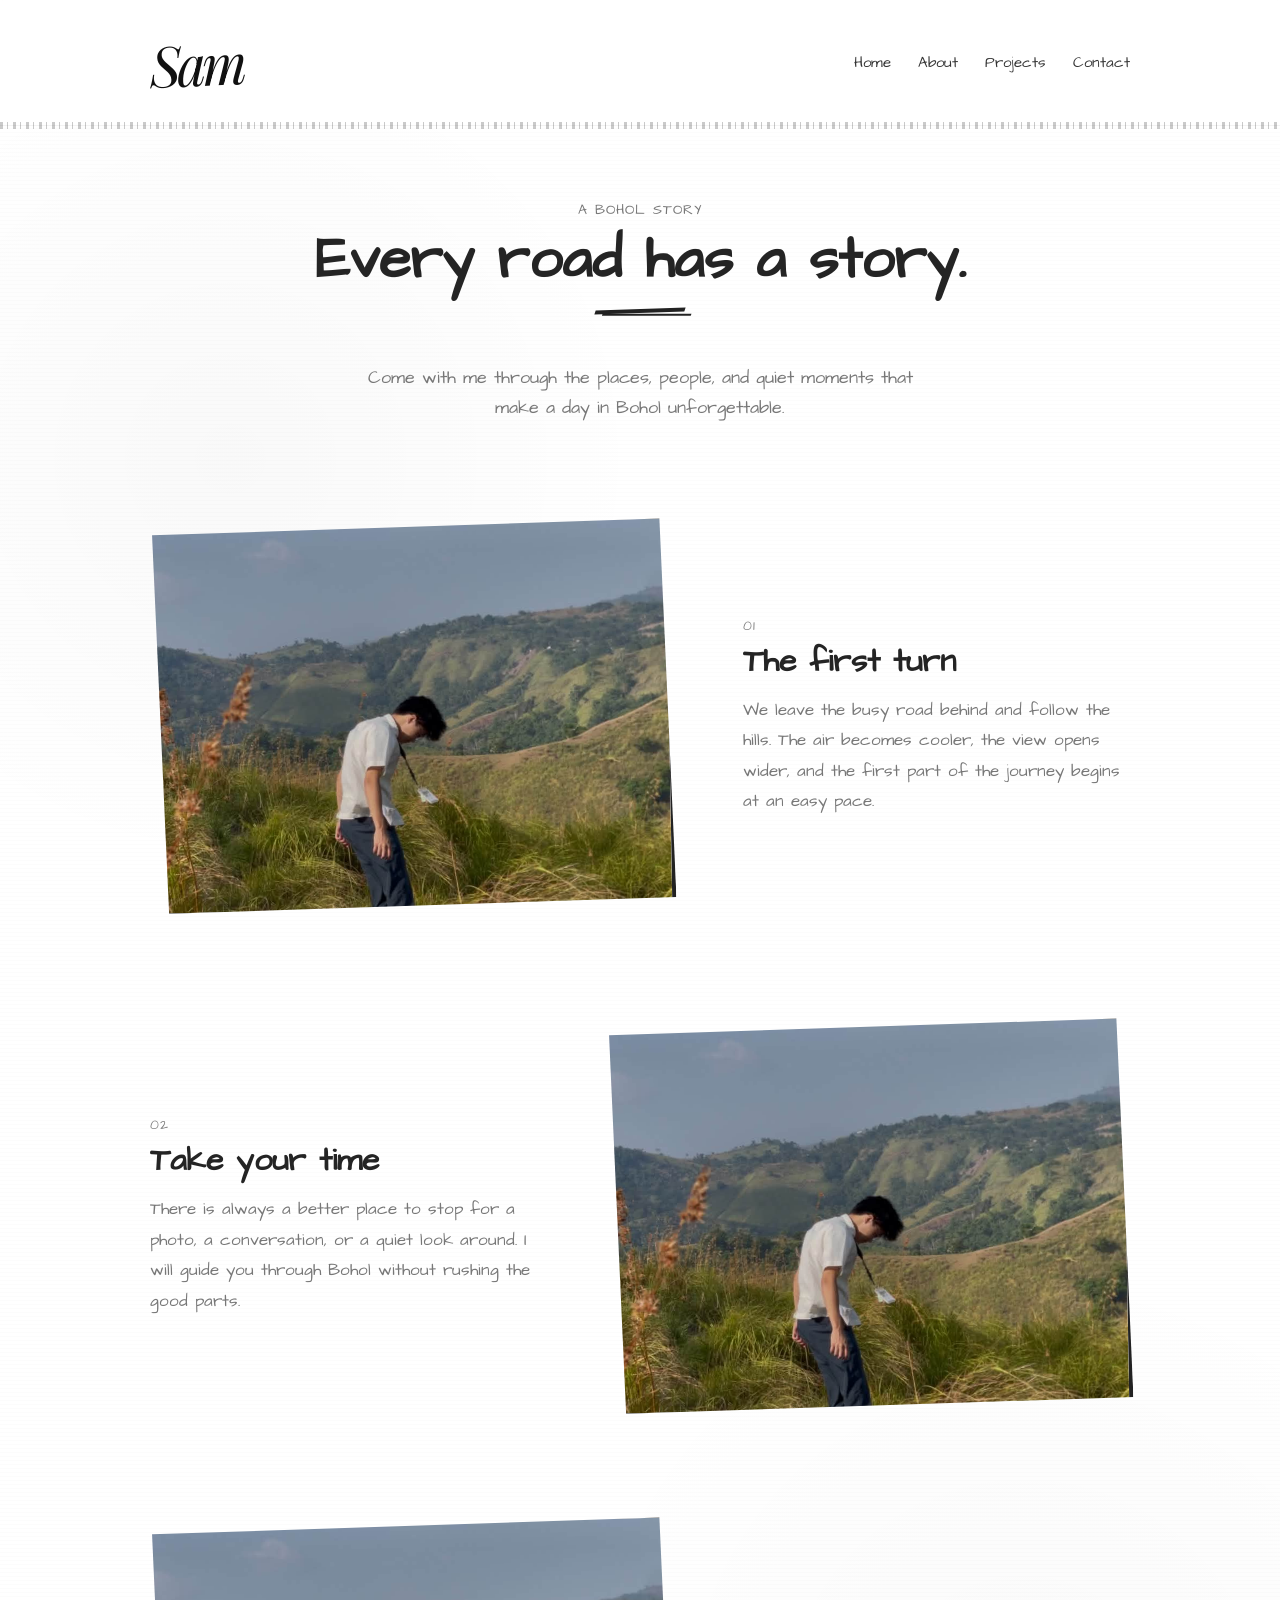
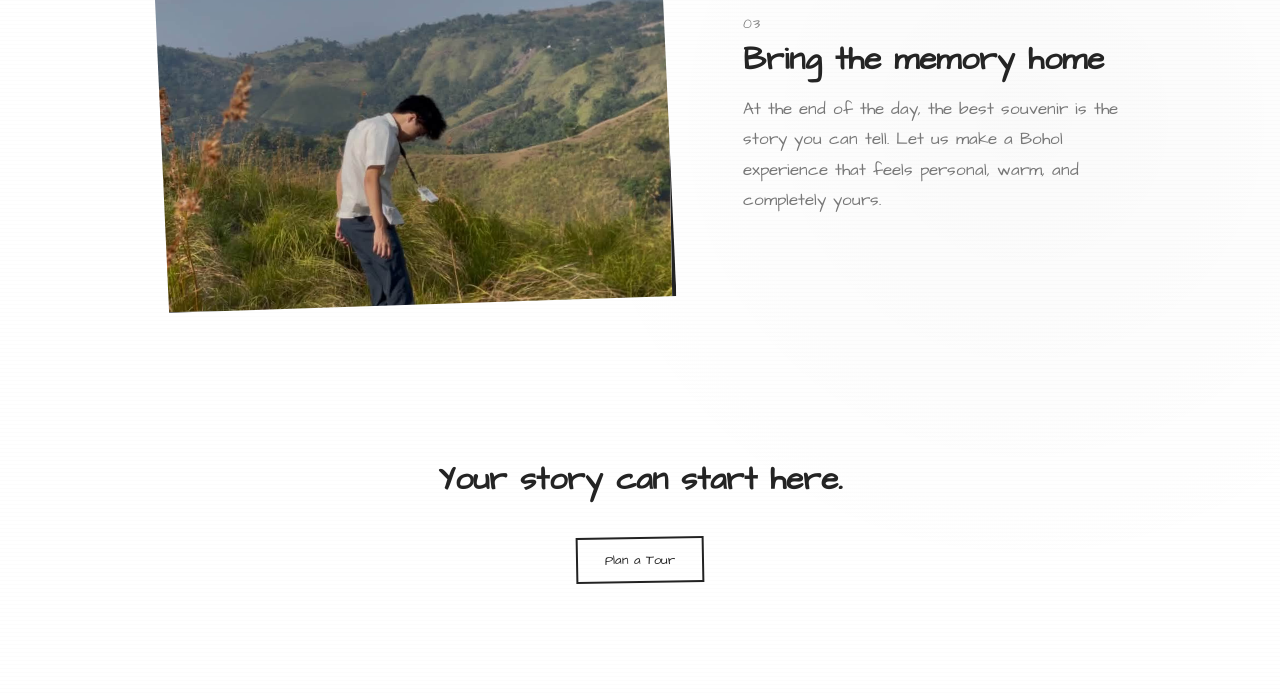
==== story.html @ 92e97cbc "Update IT student portfolio" ====
<!DOCTYPE html>
<html lang="en">
<head>
  <meta charset="UTF-8">
  <meta name="viewport" content="width=device-width, initial-scale=1.0">
  <title>Laag — Bohol Stories</title>
  <link rel="stylesheet" href="styles.css">
</head>
<body class="story-page">
  <header class="header">
    <div class="container nav-wrap">
      <a class="brand" href="index.html#home">Sam</a>
      <nav class="nav">
        <a href="index.html#home">Home</a>
        <a href="index.html#services">About</a>
        <a href="index.html#portfolio">Projects</a>
        <a href="index.html#contact">Contact</a>
      </nav>
    </div>
  </header>

  <main class="story-main">
    <section class="story-intro">
      <div class="container">
        <p class="story-kicker">A Bohol story</p>
        <h1>Every road has a story.</h1>
        <div class="sketch-line"></div>
        <p class="story-lead">Come with me through the places, people, and quiet moments that make a day in Bohol unforgettable.</p>
      </div>
    </section>

    <section class="story-chapter">
      <div class="story-image"><img src="image.jpg" alt="A mountain landscape in Bohol"></div>
      <div class="story-copy">
        <p class="story-number">01</p>
        <h2>The first turn</h2>
        <p>We leave the busy road behind and follow the hills. The air becomes cooler, the view opens wider, and the first part of the journey begins at an easy pace.</p>
      </div>
    </section>

    <section class="story-chapter story-chapter-reverse">
      <div class="story-image"><img src="image.jpg" alt="A peaceful Bohol travel view"></div>
      <div class="story-copy">
        <p class="story-number">02</p>
        <h2>Take your time</h2>
        <p>There is always a better place to stop for a photo, a conversation, or a quiet look around. I will guide you through Bohol without rushing the good parts.</p>
      </div>
    </section>

    <section class="story-chapter">
      <div class="story-image"><img src="image.jpg" alt="A scenic Bohol tour destination"></div>
      <div class="story-copy">
        <p class="story-number">03</p>
        <h2>Bring the memory home</h2>
        <p>At the end of the day, the best souvenir is the story you can tell. Let us make a Bohol experience that feels personal, warm, and completely yours.</p>
      </div>
    </section>

    <section class="story-finish">
      <div class="container">
        <h2>Your story can start here.</h2>
        <a class="sketch-button" href="index.html#contact">Plan a Tour</a>
      </div>
    </section>
  </main>

  <script>
    const header = document.querySelector(".header");
    let previousScrollY = window.scrollY;

    window.addEventListener("scroll", () => {
      const currentScrollY = window.scrollY;
      if (currentScrollY <= 10 || currentScrollY < previousScrollY) {
        header.classList.remove("nav-hidden");
      } else {
        header.classList.add("nav-hidden");
      }
      previousScrollY = currentScrollY;
    }, { passive: true });
  </script>
</body>
</html>
---- styles.css ----
﻿@import url('https://fonts.googleapis.com/css2?family=Architects+Daughter&family=Montserrat:wght@400;500;600;700;800&family=Playfair+Display:ital,wght@0,600;1,600&display=swap');

:root {
  --ink: #242424;
  --muted: #777;
  --paper: #fff;
  --line: #d8d8d8;
  --red: #d62820;
  --blue: #42678d;
  --green: #667e57;
  --client-font: "Architects Daughter", "Segoe Print", cursive;
}

* {
  margin: 0;
  padding: 0;
  box-sizing: border-box;
}

html {
  scroll-behavior: smooth;
}

body {
  color: var(--ink);
  background: #f4f4f4;
  font-family: var(--client-font);
  overflow-x: hidden;
}

body::before {
  content: none;
}

.container {
  width: min(980px, calc(100% - 40px));
  margin: auto;
}

.header {
  position: fixed;
  top: 0;
  left: 0;
  right: 0;
  z-index: 110;
  background: rgba(255,255,255,.72);
  border-bottom: 1px solid rgba(238,238,238,.75);
  backdrop-filter: blur(3px);
  transition: transform .25s ease;
}

.header.nav-hidden {
  transform: translateY(-100%);
}

.nav-wrap {
  min-height: 125px;
  display: flex;
  align-items: center;
  justify-content: space-between;
}

.brand {
  font-family: "Playfair Display", Georgia, serif;
  font-style: italic;
  font-size: 56px;
  color: #111;
  text-decoration: none;
  letter-spacing: -4px;
  transform: rotate(-3deg);
}

.brand span {
  font-style: normal;
}

.nav {
  display: flex;
  align-items: center;
  gap: 27px;
}

.nav a {
  color: #333;
  text-decoration: none;
  font-size: 15px;
  font-weight: 500;
  font-family: var(--client-font);
}

.nav > a:hover,
.nav-drop > a:hover {
  text-decoration: underline;
}

.nav-drop {
  position: relative;
}

.dropdown {
  position: absolute;
  top: 22px;
  left: -15px;
  min-width: 155px;
  padding: 9px 0;
  display: none;
  background: #fff;
  border: 1px solid #ddd;
  box-shadow: 2px 3px 0 rgba(0,0,0,.08);
  z-index: 20;
}

.dropdown a {
  display: block;
  padding: 8px 13px;
}

.nav-drop:hover .dropdown {
  display: block;
}

/* HERO */
.hero {
  padding: 0 0 100px;
}

.sketch-slider {
  position: relative;
  width: 820px;
  max-width: calc(100% - 70px);
  height: 350px;
  margin: 150px auto 30px;
}

.sketch-slider::before,
.sketch-slider::after {
  content: "";
  position: absolute;
  inset: -8px -7px -12px;
  border: 3px solid #222;
  z-index: 4;
  pointer-events: none;
  clip-path: polygon(
    1% 4%, 12% 1%, 27% 3%, 43% 0%, 60% 2%, 76% 0%,
    98% 3%, 100% 22%, 98% 43%, 100% 64%, 97% 97%,
    78% 99%, 59% 97%, 42% 100%, 23% 97%, 2% 99%,
    0 79%, 2% 59%, 0 39%
  );
  transform: rotate(-.6deg);
}

.sketch-slider::after {
  inset: -3px -12px -6px;
  opacity: .35;
  transform: rotate(.7deg);
}

.slides {
  position: absolute;
  inset: 0;
  overflow: hidden;
  border: 4px solid #222;
  background: #222;
  clip-path: polygon(
    1% 3%, 17% 1%, 34% 2%, 51% 0%, 70% 2%, 99% 3%,
    98% 22%, 100% 42%, 98% 63%, 99% 98%, 80% 97%,
    62% 99%, 45% 97%, 27% 99%, 1% 96%, 2% 76%, 0 54%,
    2% 31%
  );
}

.single-image {
  position: absolute;
  inset: 0;
  background: transparent;
}

.hero-image {
  display: block;
  width: 100%;
  height: 100%;
  object-fit: cover;
  object-position: center;
}

.hero-copy {
  width: 700px;
  max-width: calc(100% - 40px);
  margin: 54px auto 0;
  text-align: center;
}

.hero-copy h1 {
  margin: 0 0 10px;
  font-size: 30px;
  line-height: 1.1;
}

.hero-copy p {
  max-width: 620px;
  margin: 0 auto;
  font-size: 17px;
  line-height: 1.6;
}

.intro {
  width: 820px;
  max-width: 100%;
  margin: 43px auto 0;
  display: flex;
  gap: 25px;
  align-items: flex-start;
}

.intro h1 {
  font-size: 32px;
  line-height: 1.05;
  max-width: 680px;
  font-weight: 700;
  letter-spacing: -1px;
  font-family: var(--client-font);
}

.intro p {
  margin-top: 14px;
  color: #777;
  font-size: 15px;
  line-height: 1.8;
  max-width: 650px;
  font-family: var(--client-font);
}

.flag {
  position: relative;
  width: 55px;
  height: 60px;
  flex: 0 0 55px;
  transform: rotate(-5deg);
}

.flag::before {
  content: "";
  position: absolute;
  left: 9px;
  top: 0;
  height: 59px;
  width: 4px;
  background: #222;
}

.flag::after {
  content: "";
  position: absolute;
  left: 12px;
  top: 2px;
  width: 32px;
  height: 22px;
  border: 4px solid #222;
  border-left: 0;
  transform: skewY(-9deg);
}

/* SECTIONS */
.section {
  padding: 80px 0;
  background: rgba(255,255,255,.78);
  border-top: 1px dashed #ccc;
}

.section h2 {
  text-align: center;
  font-size: 34px;
  font-weight: 700;
  letter-spacing: -1px;
  font-family: var(--client-font);
}

.sketch-line {
  width: 90px;
  height: 4px;
  margin: 18px auto 50px;
  background: #222;
  transform: rotate(-2deg) skewX(-20deg);
  position: relative;
}

.sketch-line::after {
  content: "";
  position: absolute;
  width: 100%;
  height: 2px;
  background: #222;
  top: 5px;
  left: 8px;
  transform: rotate(2deg);
}

/* SERVICES */
.service-grid {
  display: grid;
  grid-template-columns: repeat(3, 1fr);
  gap: 45px;
}

.service {
  text-align: center;
}

.service-icon {
  width: 90px;
  height: 80px;
  margin: 0 auto 22px;
  position: relative;
}

.monitor {
  position: absolute;
  width: 62px;
  height: 43px;
  border: 4px solid #222;
  left: 14px;
  top: 5px;
  transform: skewY(-2deg);
}

.stand {
  position: absolute;
  width: 32px;
  height: 4px;
  background: #222;
  left: 29px;
  top: 55px;
}

.book-shape {
  width: 58px;
  height: 58px;
  margin: auto;
  position: relative;
  border: 4px solid #222;
  transform: rotate(-4deg);
}

.book-shape::before {
  content: "";
  position: absolute;
  inset: 0 50%;
  border-left: 3px solid #222;
}

.book-shape::after {
  content: "";
  position: absolute;
  top: 13px;
  left: 7px;
  right: 7px;
  height: 22px;
  border-top: 2px solid #222;
  border-bottom: 2px solid #222;
}

.code-mark {
  display: block;
  color: #222;
  font: 700 32px/80px Consolas, monospace;
  transform: rotate(-5deg);
}

.globe-shape {
  width: 65px;
  height: 65px;
  border: 4px solid #222;
  border-radius: 50%;
  margin: auto;
  position: relative;
}

.globe-shape::before,
.globe-shape::after {
  content: "";
  position: absolute;
  border: 3px solid #222;
  border-radius: 50%;
}

.globe-shape::before {
  inset: 8px 19px;
}

.globe-shape::after {
  left: 5px;
  right: 5px;
  top: 27px;
  border-width: 3px 0 0;
  border-radius: 0;
}

.service h3 {
  font-size: 22px;
  margin-bottom: 12px;
  font-family: var(--client-font);
}

.service p {
  color: #777;
  font-size: 15px;
  line-height: 1.8;
  font-family: var(--client-font);
}

/* PORTFOLIO */
.portfolio {
  background: #f8f8f8;
}

.portfolio-grid {
  display: grid;
  grid-template-columns: repeat(3, 1fr);
  gap: 25px;
}

.work {
  height: 190px;
  display: flex;
  align-items: flex-end;
  justify-content: center;
  padding-bottom: 20px;
  text-decoration: none;
  color: #fff;
  font-weight: 700;
  text-shadow: 2px 2px 0 #000;
  position: relative;
  overflow: hidden;
  border: 4px solid #222;
  clip-path: polygon(1% 3%, 98% 1%, 100% 97%, 3% 99%);
  transition: transform .25s ease;
}

.work img {
  position: absolute;
  inset: 0;
  width: 100%;
  height: 100%;
  object-fit: cover;
  z-index: 0;
}

.work:hover {
  transform: rotate(-1deg) scale(1.025);
}

.work::before {
  content: "";
  position: absolute;
  inset: 0;
  opacity: .8;
  background:
    linear-gradient(145deg, transparent 0 35%, rgba(255,255,255,.18) 36% 39%, transparent 40%),
    radial-gradient(circle at 70% 25%, rgba(255,255,255,.35), transparent 22%);
}

.work span {
  position: relative;
  z-index: 2;
}

.work1 { background: linear-gradient(135deg,#202020,#b53023); }
.work2 { background: linear-gradient(135deg,#526d85,#17212b); }
.work3 { background: linear-gradient(135deg,#5e6f4f,#242c22); }
.work4 { background: linear-gradient(135deg,#9d705b,#33231c); }
.work5 { background: linear-gradient(135deg,#6e6181,#292336); }
.work6 { background: linear-gradient(135deg,#777,#1d1d1d); }

.sketch-button {
  display: table;
  margin: 35px auto 0;
  color: #222;
  text-decoration: none;
  border: 2px solid #222;
  padding: 12px 27px;
  transform: rotate(-1deg);
  font-size: 13px;
}

/* STORY PAGE */
.story-main {
  padding-top: 125px;
}

.story-intro {
  padding: 75px 0 95px;
  text-align: center;
}

.story-kicker,
.story-number {
  color: var(--muted);
  font-size: 14px;
  text-transform: uppercase;
  letter-spacing: 1px;
}

.story-intro h1 {
  margin: 10px 0 15px;
  font-size: clamp(34px, 5vw, 58px);
  line-height: 1.05;
}

.story-intro .sketch-line {
  margin-left: auto;
  margin-right: auto;
}

.story-lead {
  max-width: 570px;
  margin: 22px auto 0;
  color: var(--muted);
  font-size: 18px;
  line-height: 1.7;
}

.story-chapter {
  width: min(980px, calc(100% - 40px));
  margin: 0 auto 105px;
  display: grid;
  grid-template-columns: minmax(0, 1.15fr) minmax(0, .85fr);
  gap: 70px;
  align-items: center;
}

.story-chapter-reverse {
  grid-template-columns: minmax(0, .85fr) minmax(0, 1.15fr);
}

.story-chapter-reverse .story-image {
  order: 2;
}

.story-chapter-reverse .story-copy {
  order: 1;
}

.story-image {
  border: 4px solid #222;
  overflow: hidden;
  clip-path: polygon(1% 3%, 98% 1%, 100% 97%, 3% 99%);
  transform: rotate(-1deg);
}

.story-image img {
  display: block;
  width: 100%;
  aspect-ratio: 4 / 3;
  object-fit: cover;
}

.story-copy h2 {
  margin: 8px 0 16px;
  font-size: 32px;
  line-height: 1.1;
}

.story-copy > p:last-child {
  color: var(--muted);
  font-size: 17px;
  line-height: 1.8;
}

.story-finish {
  padding: 40px 0 110px;
  text-align: center;
}

.story-finish h2 {
  font-size: 32px;
}

@media (max-width: 700px) {
  .story-main {
    padding-top: 150px;
  }

  .story-intro {
    padding: 45px 0 70px;
  }

  .story-lead {
    font-size: 15px;
  }

  .story-chapter,
  .story-chapter-reverse {
    width: min(100% - 26px, 520px);
    display: flex;
    flex-direction: column;
    gap: 28px;
    margin-bottom: 75px;
  }

  .story-chapter-reverse .story-image,
  .story-chapter-reverse .story-copy {
    order: initial;
  }

  .story-copy {
    text-align: center;
  }

  .story-copy h2 {
    font-size: 25px;
  }

  .story-copy > p:last-child {
    font-size: 14px;
    line-height: 1.65;
  }
}

/* BLOG */
.blog-grid {
  display: grid;
  grid-template-columns: 1fr 1fr;
  gap: 55px;
}

.post-image {
  height: 210px;
  border: 4px solid #222;
  margin-bottom: 20px;
  clip-path: polygon(1% 2%, 99% 0, 98% 98%, 0 100%);
}

.post1 { background: linear-gradient(135deg,#292929,#a83b31); }
.post2 { background: linear-gradient(135deg,#425d75,#161b20); }

.date {
  color: #888;
  font-size: 11px;
  margin-bottom: 8px;
}

.post h3 {
  font-size: 24px;
  font-family: var(--client-font);
}

.post h3 a {
  color: #222;
  text-decoration: none;
}

.post p {
  margin-top: 10px;
  color: #777;
  font-size: 15px;
  font-family: var(--client-font);
}

/* TESTIMONIAL */
.testimonials {
  text-align: center;
}

.testimonial {
  max-width: 650px;
  margin: auto;
}

.avatar {
  width: 80px;
  height: 80px;
  border: 4px solid #222;
  border-radius: 50%;
  margin: 0 auto 25px;
  display: grid;
  place-items: center;
  font-family: "Architects Daughter", cursive;
  font-size: 25px;
  transform: rotate(-5deg);
}

blockquote {
  font-family: var(--client-font);
  font-style: italic;
  color: #666;
  line-height: 1.8;
  margin-bottom: 18px;
  font-size: 22px;
}

.testimonial strong,
.testimonial small {
  display: block;
  font-family: var(--client-font);
}

.testimonial small {
  color: #888;
  margin-top: 5px;
}

/* CLIENTS */
.clients {
  background: #f7f7f7;
}

.client-grid {
  display: grid;
  grid-template-columns: repeat(3, 1fr);
  border: 1px dashed #bbb;
}

.client-grid div {
  min-height: 100px;
  display: grid;
  place-items: center;
  font-weight: 800;
  color: #777;
  font-size: 14px;
  letter-spacing: 2px;
  border: 1px dashed #ccc;
  font-family: "Architects Daughter", cursive;
}

/* CONTACT */
.contact {
  text-align: center;
}

.contact p {
  color: #777;
  font-size: 16px;
  font-family: var(--client-font);
}

.contact-form {
  max-width: 600px;
  margin: 28px auto 0;
  display: grid;
  gap: 14px;
  text-align: left;
}

.contact-form label {
  display: grid;
  gap: 6px;
}

.contact-form input,
.contact-form textarea {
  width: 100%;
  padding: 10px;
  border: 2px solid #222;
  background: #fff;
  font: inherit;
}

.contact-form textarea {
  min-height: 100px;
  resize: vertical;
}

.contact-form button {
  justify-self: start;
  padding: 10px 20px;
  border: 2px solid #222;
  background: #fff;
  color: #222;
  font: inherit;
  cursor: pointer;
}

.social {
  margin-top: 30px;
  display: flex;
  justify-content: center;
  gap: 12px;
}

.social a {
  width: 42px;
  height: 42px;
  border: 2px solid #222;
  border-radius: 50%;
  display: grid;
  place-items: center;
  color: #222;
  text-decoration: none;
  font-weight: 700;
  transform: rotate(-2deg);
  font-family: var(--client-font);
}

.social a:nth-child(even) {
  transform: rotate(3deg);
}

/* FOOTER */
.footer {
  padding: 25px 0;
  border-top: 1px solid #ddd;
  background: #fff;
  color: #888;
  font-size: 11px;
}

.footer .container {
  display: flex;
  justify-content: space-between;
}

/* RESPONSIVE */
@media (max-width: 800px) {
  .nav-wrap {
    flex-direction: column;
    gap: 25px;
    padding: 25px 0;
  }

  .nav {
    flex-wrap: wrap;
    justify-content: center;
    gap: 15px;
  }

  .sketch-slider {
    height: 260px;
  }

  .intro h1 {
    font-size: 23px;
  }

  .service-grid {
    grid-template-columns: 1fr 1fr;
  }

  .portfolio-grid {
    grid-template-columns: 1fr 1fr;
  }

}

@media (max-width: 520px) {
  .container {
    width: min(100% - 26px, 980px);
  }

  .brand {
    font-size: 48px;
  }

  .nav {
    gap: 10px;
  }

  .nav a {
    font-size: 11px;
  }

  .sketch-slider {
    max-width: calc(100% - 38px);
    height: 185px;
  }

  .slider-arrow {
    width: 46px;
    height: 46px;
    margin-top: -23px;
    border-width: 3px;
  }

  .prev {
    left: -25px;
  }

  .next {
    right: -25px;
  }

  .prev span {
    left: 14px;
    top: 12px;
  }

  .next span {
    right: 14px;
    top: 12px;
  }

  .art-copy {
    right: 20px;
    top: 35px;
  }

  .art-copy small {
    font-size: 9px;
  }

  .art-copy strong {
    font-size: 29px;
  }

  .intro {
    gap: 10px;
  }

  .flag {
    transform: scale(.65);
    transform-origin: top;
    margin-right: -17px;
  }

  .intro h1 {
    font-size: 18px;
  }

  .intro p {
    font-size: 11px;
  }

  .section {
    padding: 55px 0;
  }

  .services h2 {
    font-size: 28px;
  }

  .services .service h3 {
    font-size: 18px;
    line-height: 1.25;
  }

  .services .service p {
    font-size: 13px;
    line-height: 1.6;
  }

  .service-grid,
  .portfolio-grid,
  .blog-grid {
    grid-template-columns: 1fr;
  }

  .client-grid {
    grid-template-columns: 1fr 1fr;
  }

  .footer .container {
    flex-direction: column;
    gap: 8px;
    text-align: center;
  }
}


/* =========================================================
   SKETCH PAPER FINISH + TOP/BOTTOM GRADIENT FADE
   ========================================================= */

body {
  min-height: 100vh;
  position: relative;
  background:
    radial-gradient(circle at 18% 20%, rgba(0,0,0,.025), transparent 20%),
    radial-gradient(circle at 80% 75%, rgba(0,0,0,.02), transparent 24%),
    repeating-linear-gradient(
      0deg,
      rgba(0,0,0,.012) 0px,
      rgba(0,0,0,.012) 1px,
      transparent 1px,
      transparent 4px
    ),
    #fff;
}

/* Soft fade at the viewport edges, like the photographed/sketched theme */
.page-fade {
  position: fixed;
  left: 0;
  right: 0;
  height: 105px;
  z-index: 100;
  pointer-events: none;
}

.page-fade-top {
  top: 0;
  background: linear-gradient(
    to bottom,
    rgba(20,20,20,.22),
    rgba(20,20,20,.09) 18%,
    rgba(255,255,255,0) 100%
  );
  mix-blend-mode: multiply;
}

.page-fade-bottom {
  bottom: 0;
  background: linear-gradient(
    to top,
    rgba(255,255,255,1),
    rgba(255,255,255,.94) 35%,
    rgba(255,255,255,0) 100%
  );
}

.page-fade-bottom.looping {
  height: 100vh;
  background: #fff;
}

/* Extra rough paper edge */
.section,
.footer {
  position: relative;
}

.header::after,
.footer::before {
  content: "";
  position: absolute;
  left: 0;
  right: 0;
  height: 7px;
  opacity: .22;
  background:
    repeating-linear-gradient(
      90deg,
      #111 0 3px,
      transparent 3px 7px,
      #111 7px 8px,
      transparent 8px 13px
    );
  filter: blur(.5px);
}

.header::after {
  bottom: -4px;
}

.footer::before {
  top: -4px;
}

/* Floating music control */
.music-toggle {
  position: fixed;
  right: 22px;
  bottom: 22px;
  z-index: 120;
  min-width: 92px;
  height: 42px;
  padding: 0 15px;
  border: 2px solid #222;
  background: rgba(255,255,255,.94);
  color: #222;
  font-family: "Architects Daughter", cursive;
  font-size: 14px;
  cursor: pointer;
  transform: rotate(-2deg);
  box-shadow: 3px 3px 0 rgba(0,0,0,.12);
}

.music-toggle::after {
  content: "";
  position: absolute;
  inset: -4px -3px -3px;
  border: 1px solid #222;
  transform: rotate(2deg);
  pointer-events: none;
}

.music-toggle:hover {
  transform: rotate(1deg) translateY(-2px);
}

.music-toggle.playing {
  background: #222;
  color: #fff;
}

.music-note {
  font-family: Georgia, serif;
  font-size: 18px;
  margin-right: 5px;
}

/* Make sections feel like separate hand-drawn paper panels */
.section:nth-of-type(even) {
  background:
    linear-gradient(rgba(255,255,255,.91), rgba(255,255,255,.91)),
    repeating-linear-gradient(
      -3deg,
      transparent 0 8px,
      rgba(0,0,0,.025) 8px 9px
    );
}

@media (max-width: 520px) {
  .music-toggle {
    right: 12px;
    bottom: 12px;
    min-width: 78px;
    height: 38px;
    font-size: 12px;
  }

  .page-fade {
    height: 70px;
  }
}
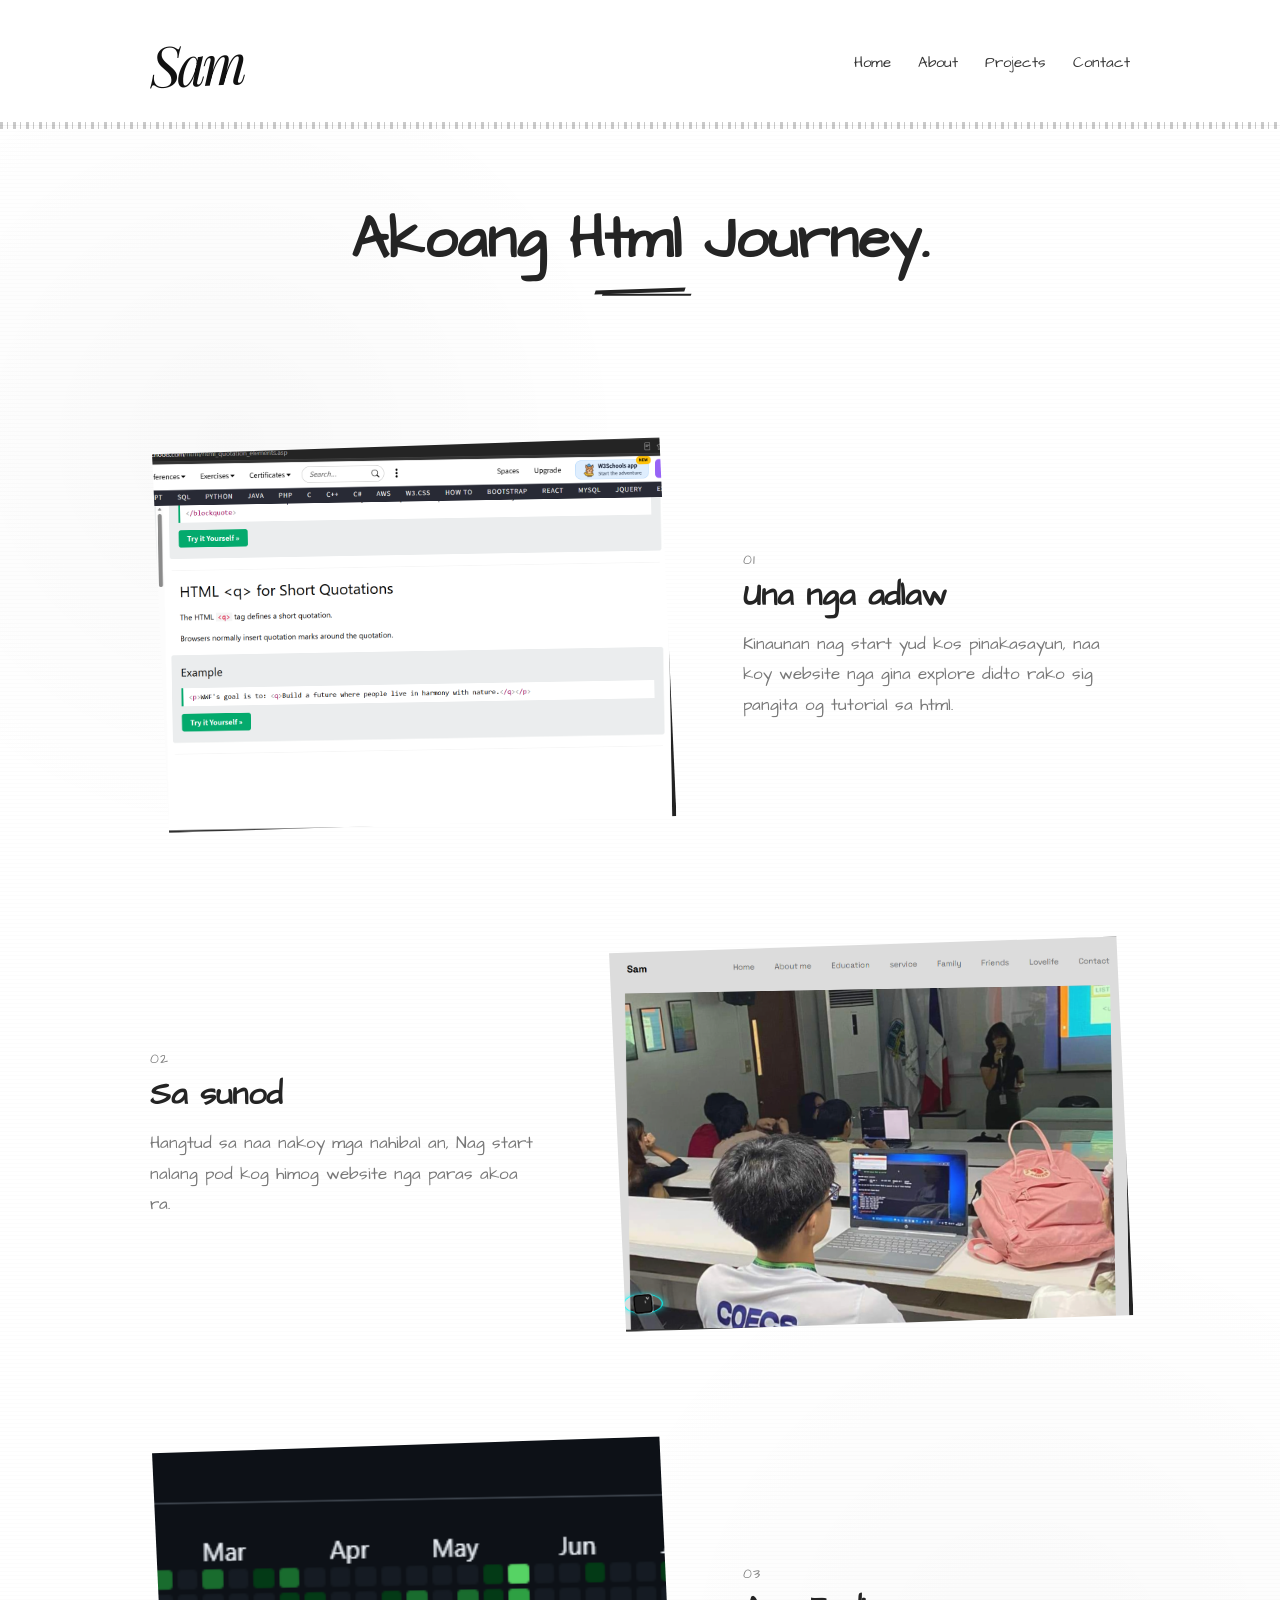
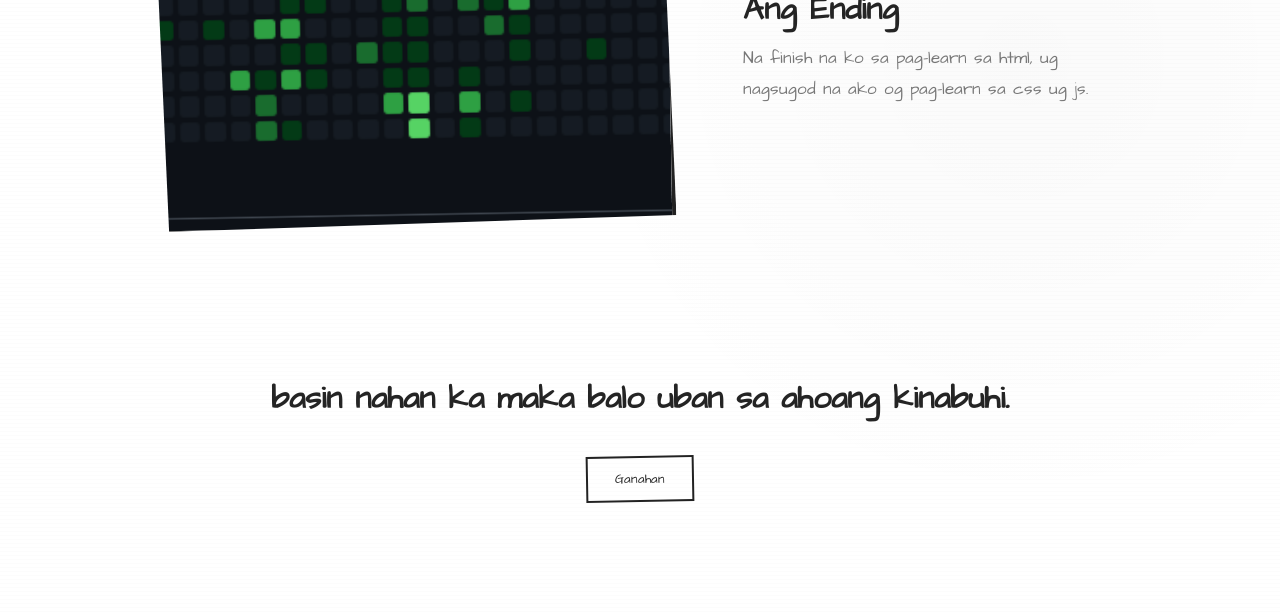
==== commit 65e17e2f: "Update portfolio pages and separate scripts Co-authored-by: Copilot <223556219+Copilot@users.noreply" ====
--- a/story.html
+++ b/story.html
@@ -22,61 +22,45 @@
   <main class="story-main">
     <section class="story-intro">
       <div class="container">
-        <p class="story-kicker">A Bohol story</p>
-        <h1>Every road has a story.</h1>
+        <h1>Akoang Html Journey.</h1>
         <div class="sketch-line"></div>
-        <p class="story-lead">Come with me through the places, people, and quiet moments that make a day in Bohol unforgettable.</p>
       </div>
     </section>
 
     <section class="story-chapter">
-      <div class="story-image"><img src="image.jpg" alt="A mountain landscape in Bohol"></div>
+      <div class="story-image"><img src="images/1story.png" alt="pic nako"></div>
       <div class="story-copy">
         <p class="story-number">01</p>
-        <h2>The first turn</h2>
-        <p>We leave the busy road behind and follow the hills. The air becomes cooler, the view opens wider, and the first part of the journey begins at an easy pace.</p>
+        <h2>Una nga adlaw</h2>
+        <p>Kinaunan nag start yud kos pinakasayun, naa koy website nga gina explore didto rako sig pangita og tutorial sa html.</p>
       </div>
     </section>
 
     <section class="story-chapter story-chapter-reverse">
-      <div class="story-image"><img src="image.jpg" alt="A peaceful Bohol travel view"></div>
+      <div class="story-image"><img src="images/2story.png" alt="pic nako"></div>
       <div class="story-copy">
         <p class="story-number">02</p>
-        <h2>Take your time</h2>
-        <p>There is always a better place to stop for a photo, a conversation, or a quiet look around. I will guide you through Bohol without rushing the good parts.</p>
+        <h2>Sa sunod</h2>
+        <p>Hangtud sa naa nakoy mga nahibal an, Nag start nalang pod kog himog website nga paras akoa ra.</p>
       </div>
     </section>
 
     <section class="story-chapter">
-      <div class="story-image"><img src="image.jpg" alt="A scenic Bohol tour destination"></div>
+      <div class="story-image"><img src="images/3story.png" alt="pic nako"></div>
       <div class="story-copy">
         <p class="story-number">03</p>
-        <h2>Bring the memory home</h2>
-        <p>At the end of the day, the best souvenir is the story you can tell. Let us make a Bohol experience that feels personal, warm, and completely yours.</p>
+        <h2>Ang Ending </h2>
+        <p>Na finish na ko sa pag-learn sa html, ug nagsugod na ako og pag-learn sa css ug js.</p>
       </div>
     </section>
 
     <section class="story-finish">
       <div class="container">
-        <h2>Your story can start here.</h2>
-        <a class="sketch-button" href="index.html#contact">Plan a Tour</a>
+        <h2>basin nahan ka maka balo uban sa ahoang kinabuhi.</h2>
+        <a class="sketch-button" href="index.html#contact">Ganahan</a>
       </div>
     </section>
   </main>
-
-  <script>
-    const header = document.querySelector(".header");
-    let previousScrollY = window.scrollY;
-
-    window.addEventListener("scroll", () => {
-      const currentScrollY = window.scrollY;
-      if (currentScrollY <= 10 || currentScrollY < previousScrollY) {
-        header.classList.remove("nav-hidden");
-      } else {
-        header.classList.add("nav-hidden");
-      }
-      previousScrollY = currentScrollY;
-    }, { passive: true });
-  </script>
+<script src="story.js"></script>
 </body>
-</html>
+</html>
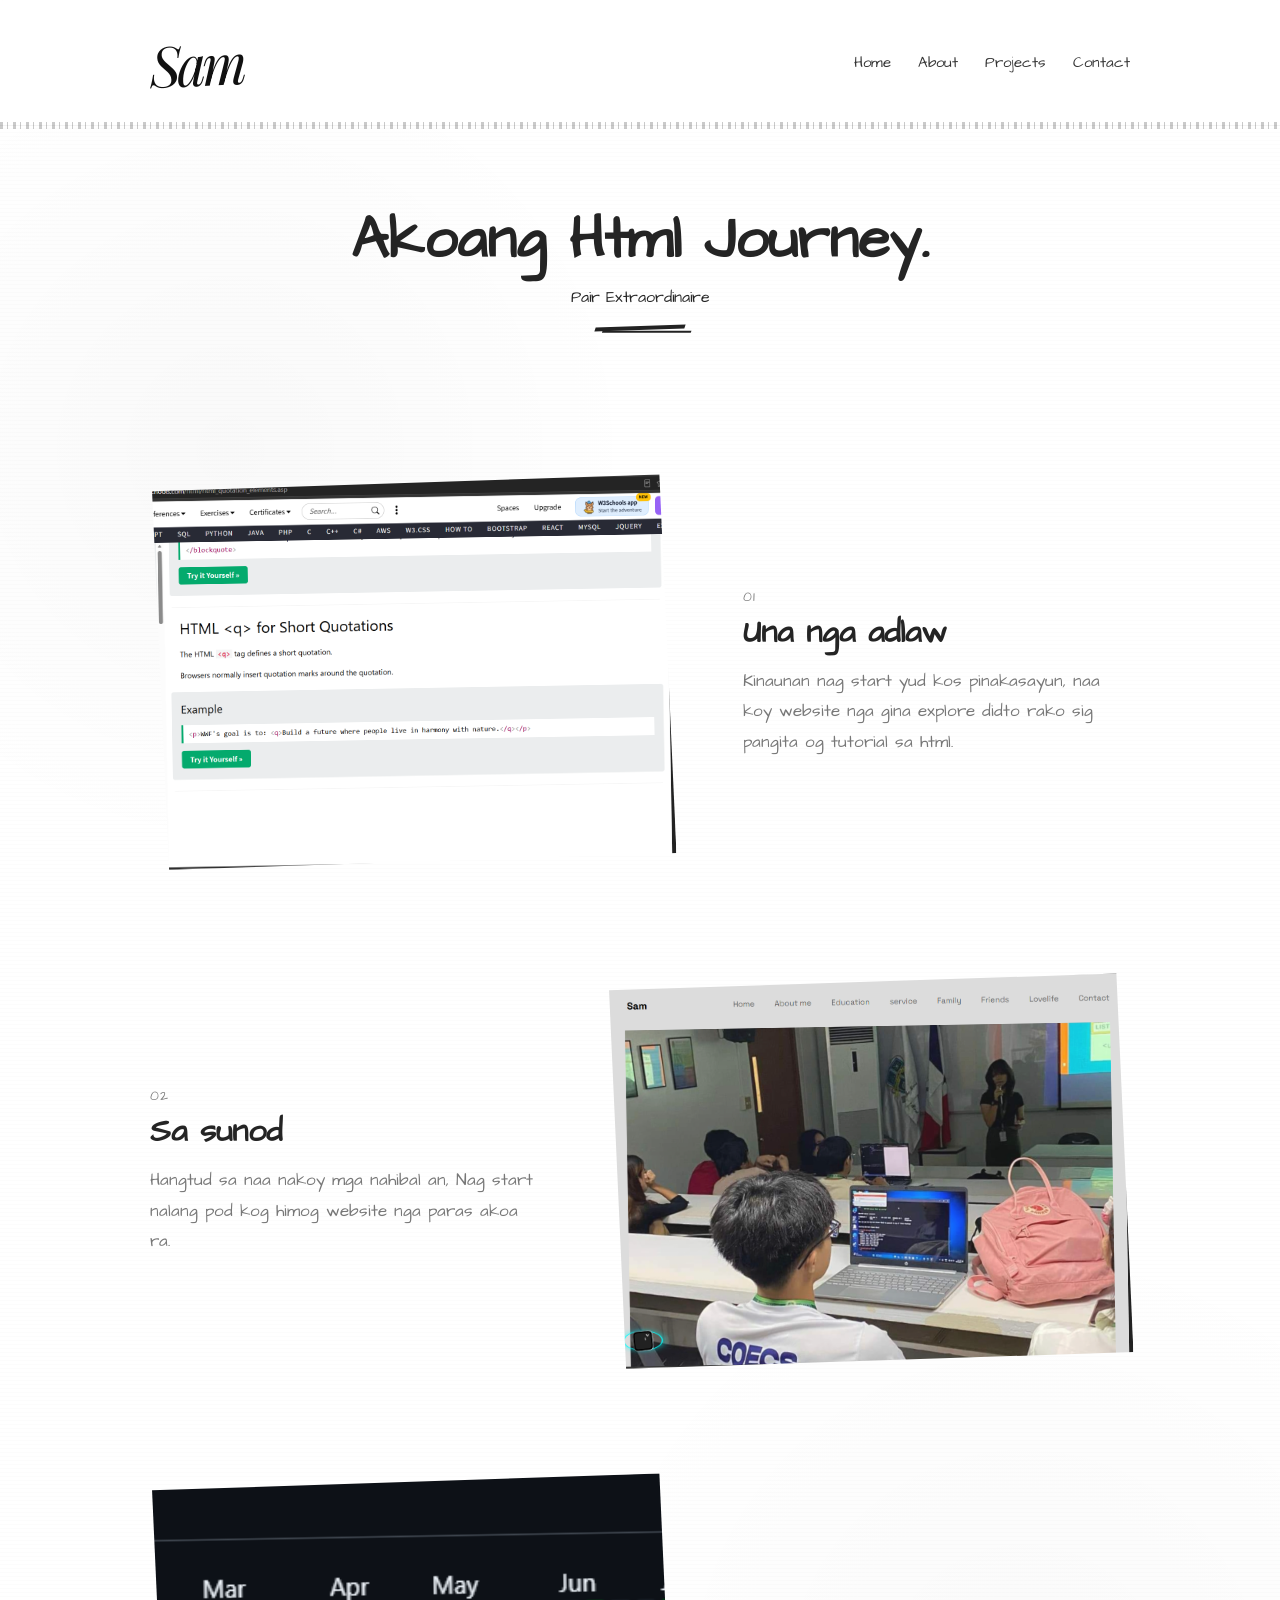
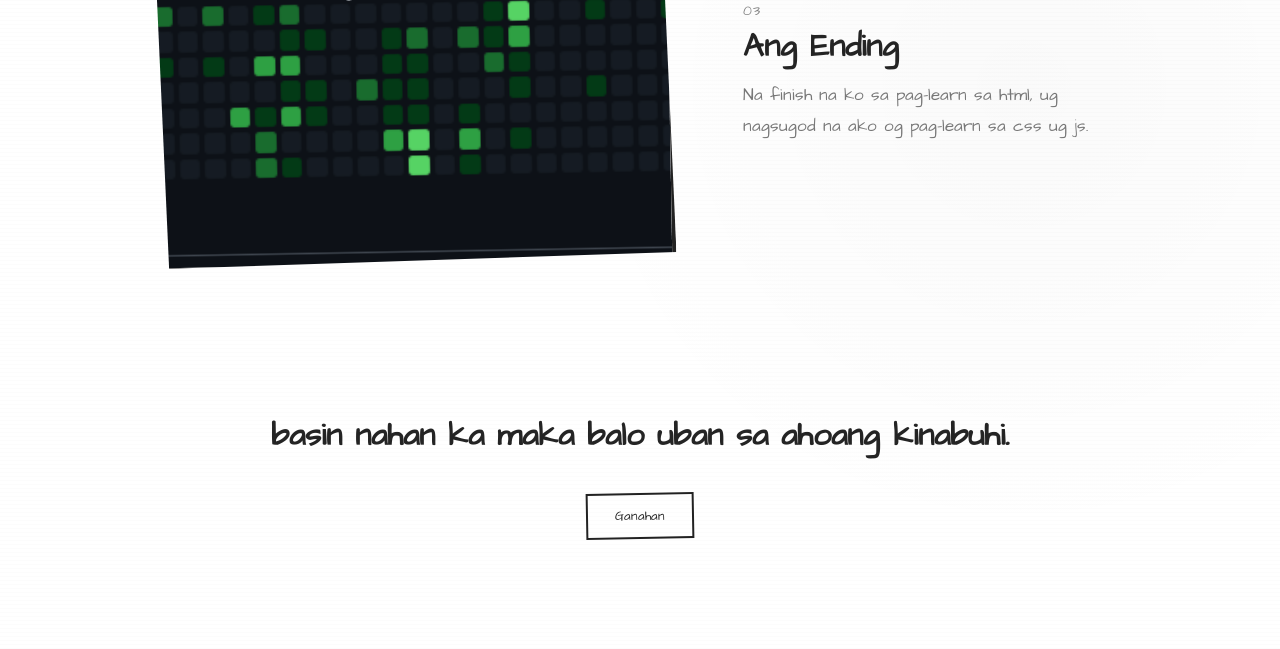
==== commit 6648dc26: "Add Pair Extraordinaire to story page" ====
--- a/story.html
+++ b/story.html
@@ -23,6 +23,7 @@
     <section class="story-intro">
       <div class="container">
         <h1>Akoang Html Journey.</h1>
+        <p class="story-tagline">Pair Extraordinaire</p>
         <div class="sketch-line"></div>
       </div>
     </section>
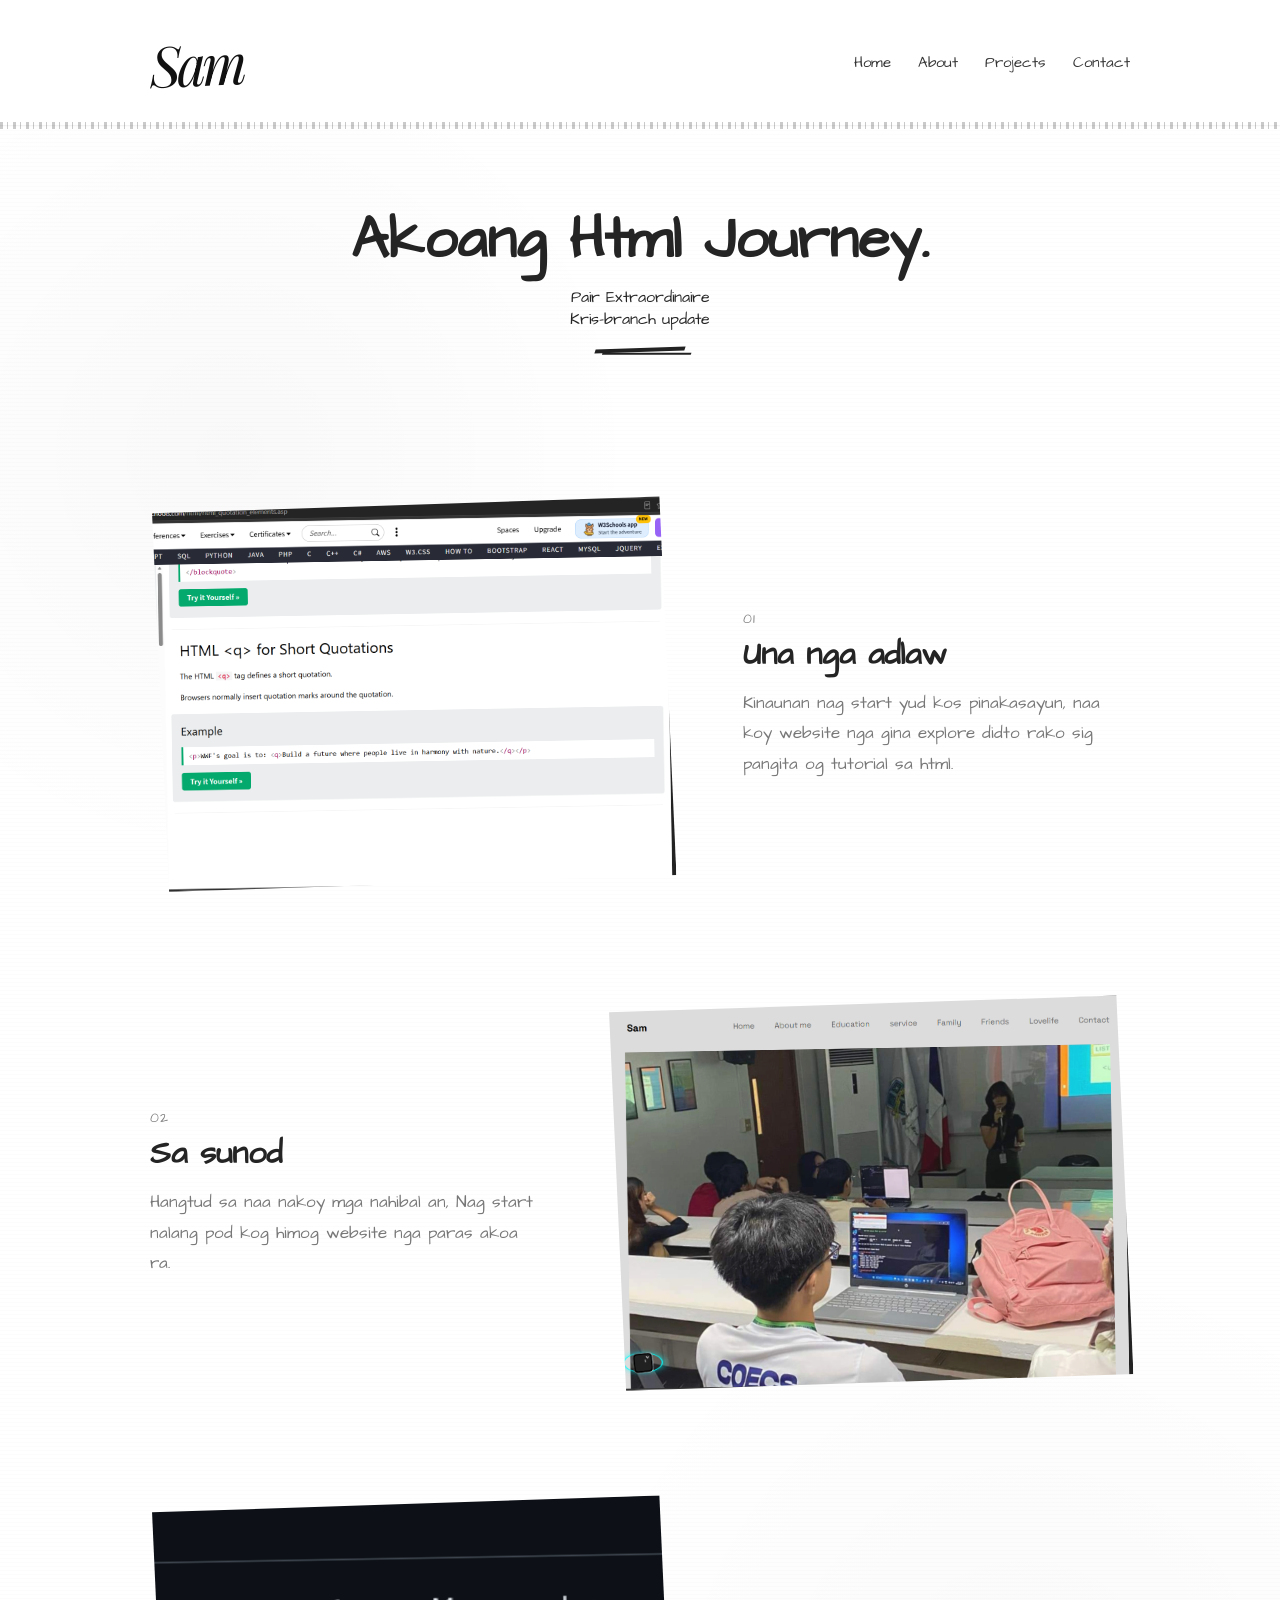
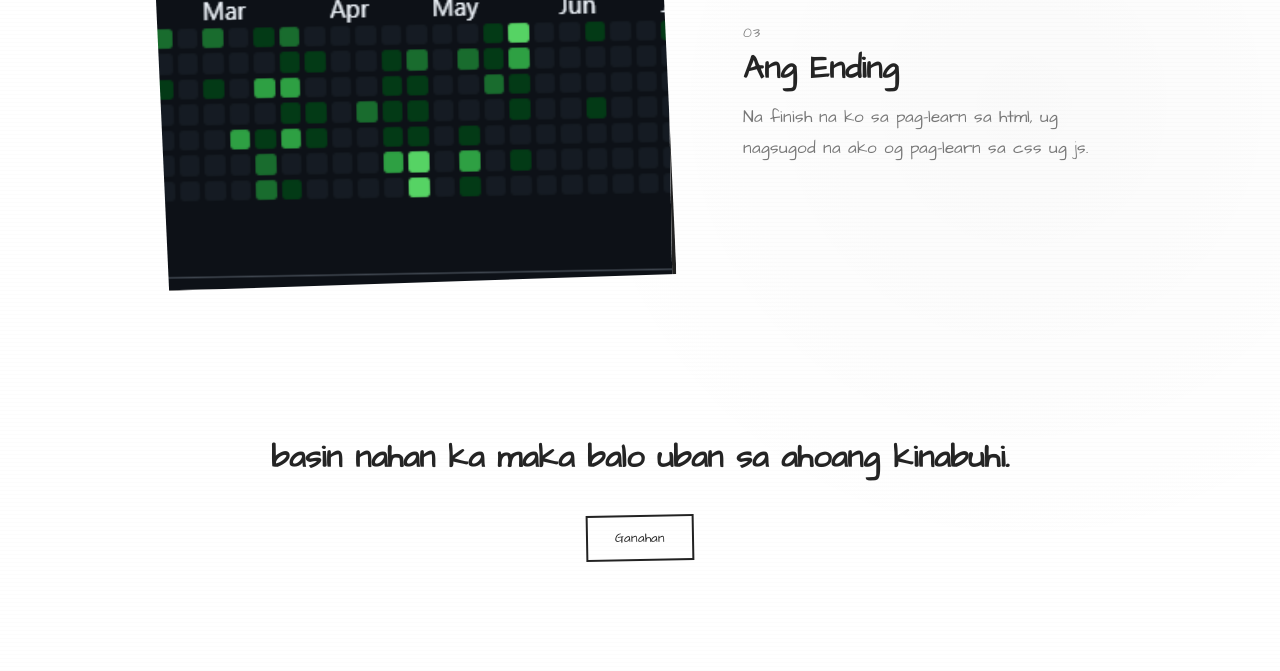
==== commit b6499b72: "Update Kris branch story text" ====
--- a/story.html
+++ b/story.html
@@ -24,6 +24,7 @@
       <div class="container">
         <h1>Akoang Html Journey.</h1>
         <p class="story-tagline">Pair Extraordinaire</p>
+        <p class="story-tagline">Kris-branch update</p>
         <div class="sketch-line"></div>
       </div>
     </section>
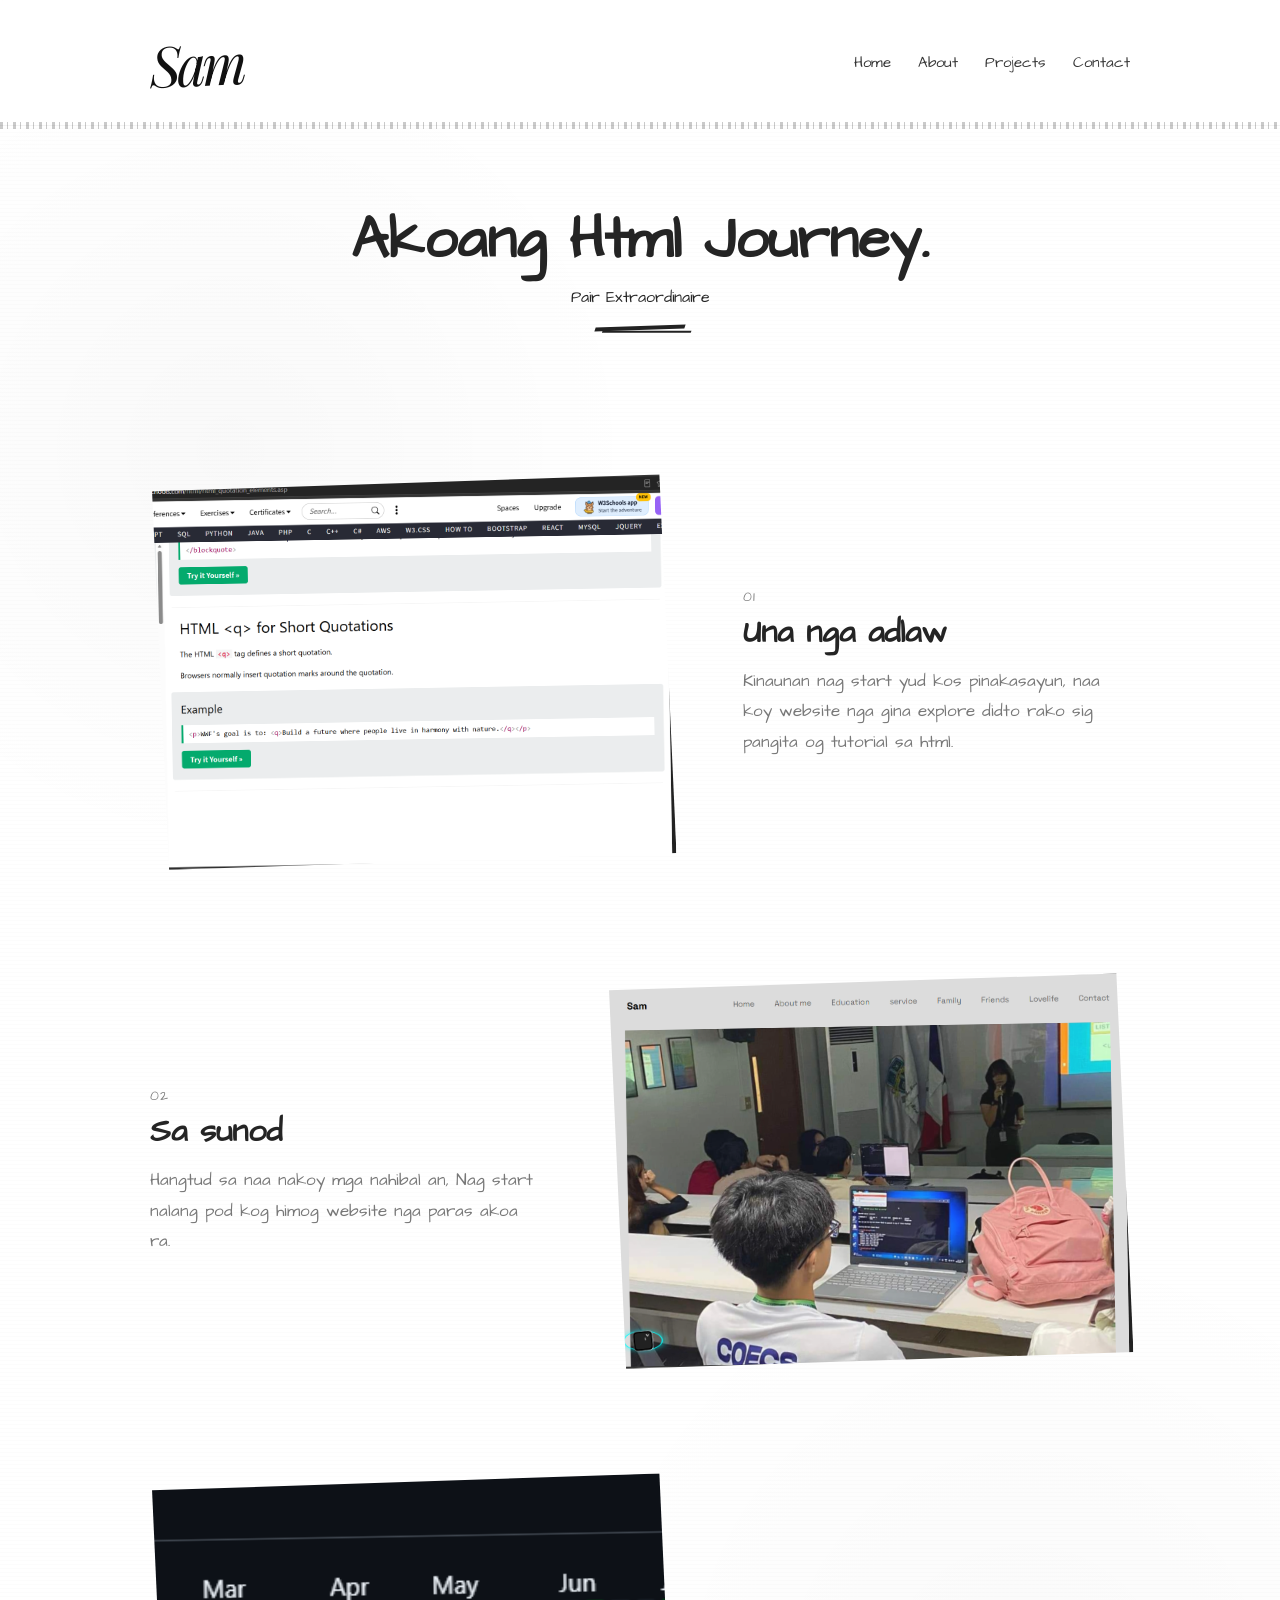
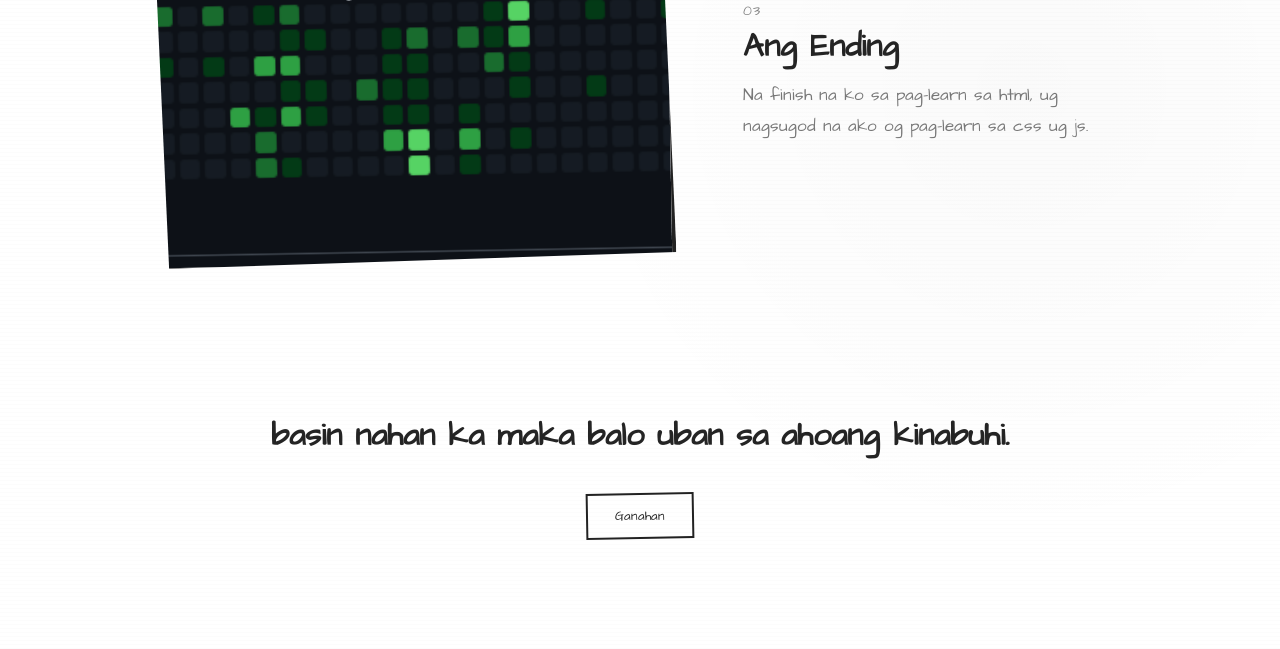
==== commit 7a0f62eb: "Merge pull request #1 from SamNahutdo/Kris-branch Add Pair Extraordinaire to story page" ====
--- a/story.html
+++ b/story.html
@@ -24,7 +24,6 @@
       <div class="container">
         <h1>Akoang Html Journey.</h1>
         <p class="story-tagline">Pair Extraordinaire</p>
-        <p class="story-tagline">Kris-branch update</p>
         <div class="sketch-line"></div>
       </div>
     </section>
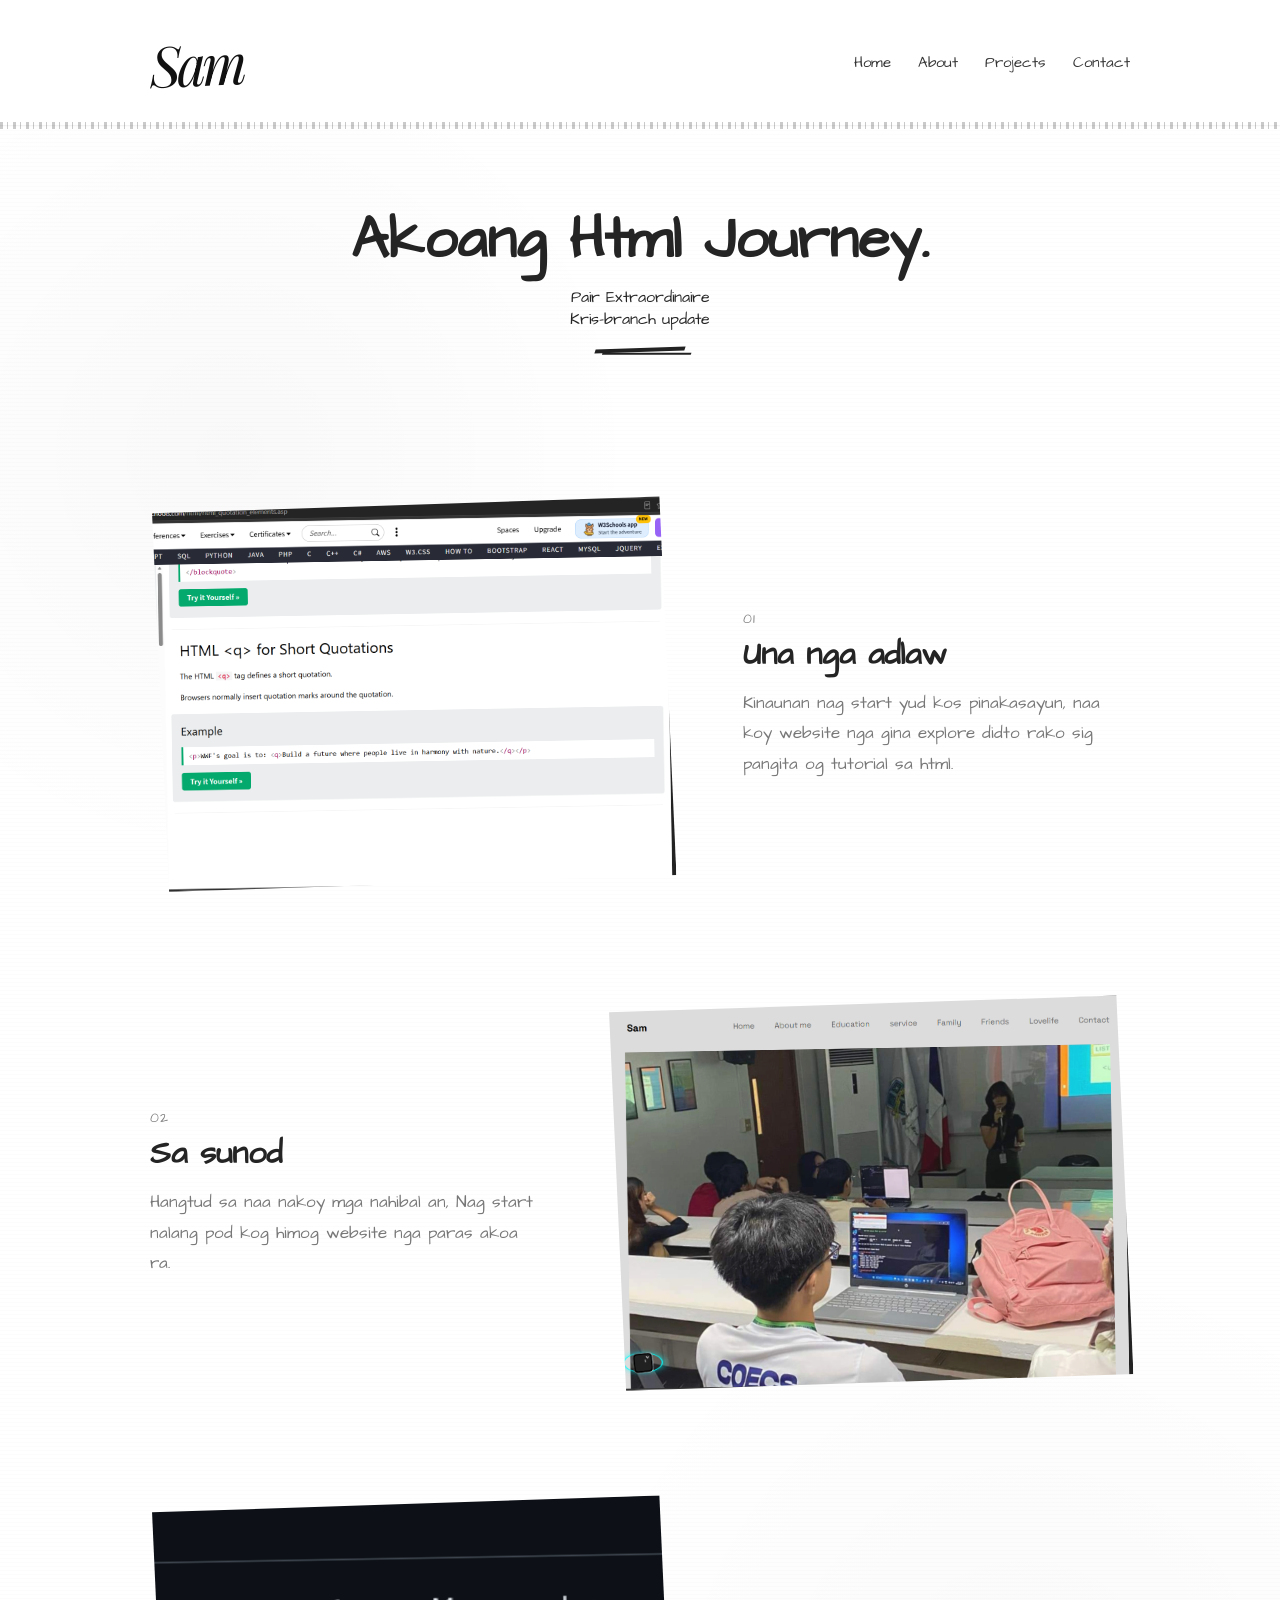
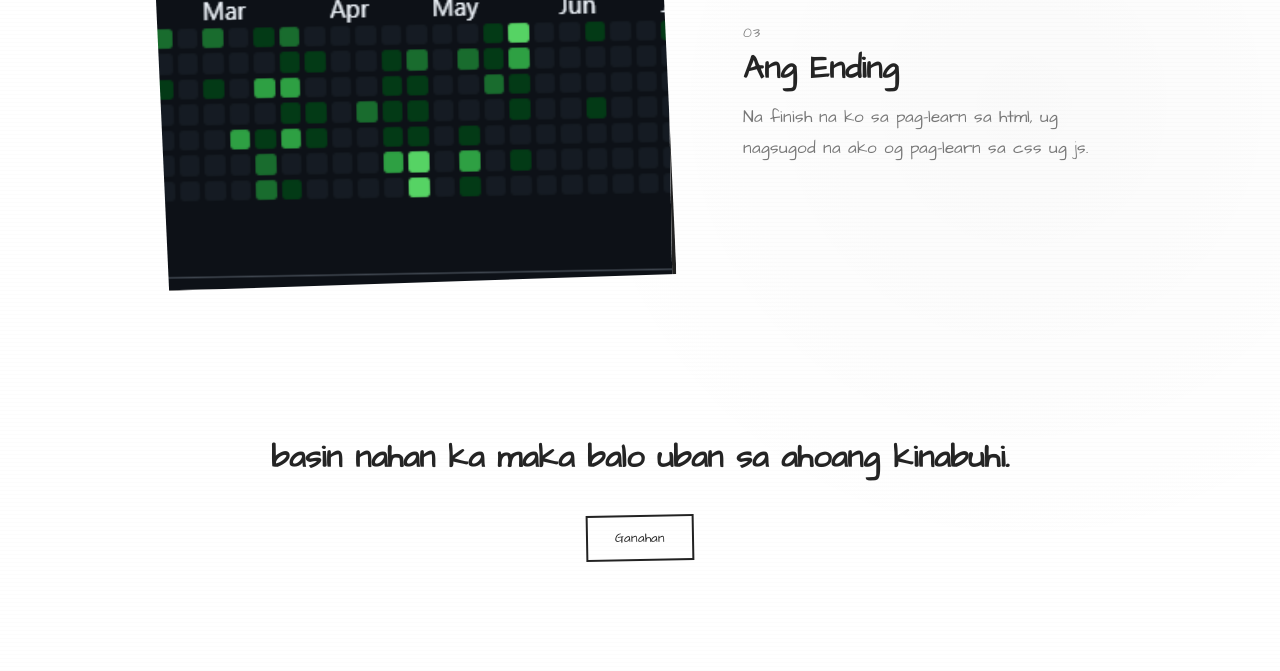
==== commit cf4f5dcb: "Merge pull request #2 from SamNahutdo/Kris-branch Update Kris branch story text" ====
--- a/story.html
+++ b/story.html
@@ -24,6 +24,7 @@
       <div class="container">
         <h1>Akoang Html Journey.</h1>
         <p class="story-tagline">Pair Extraordinaire</p>
+        <p class="story-tagline">Kris-branch update</p>
         <div class="sketch-line"></div>
       </div>
     </section>
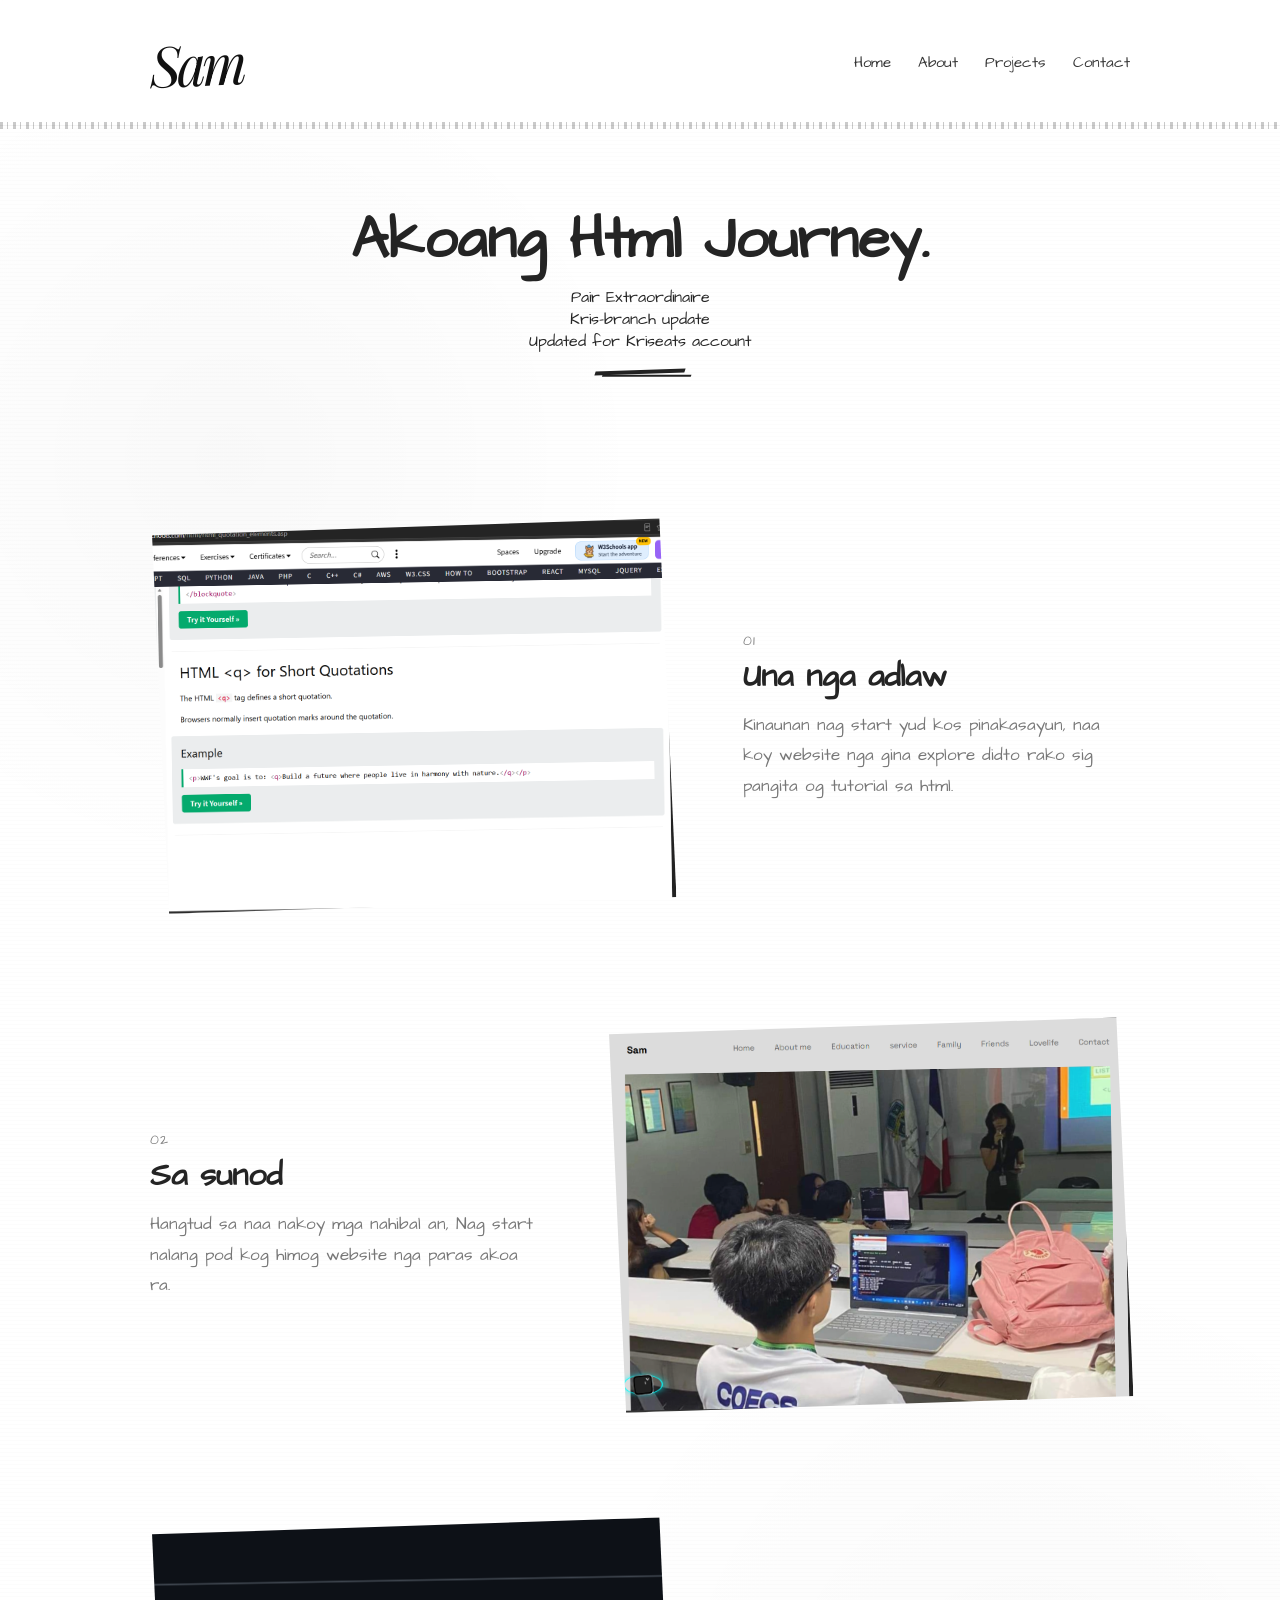
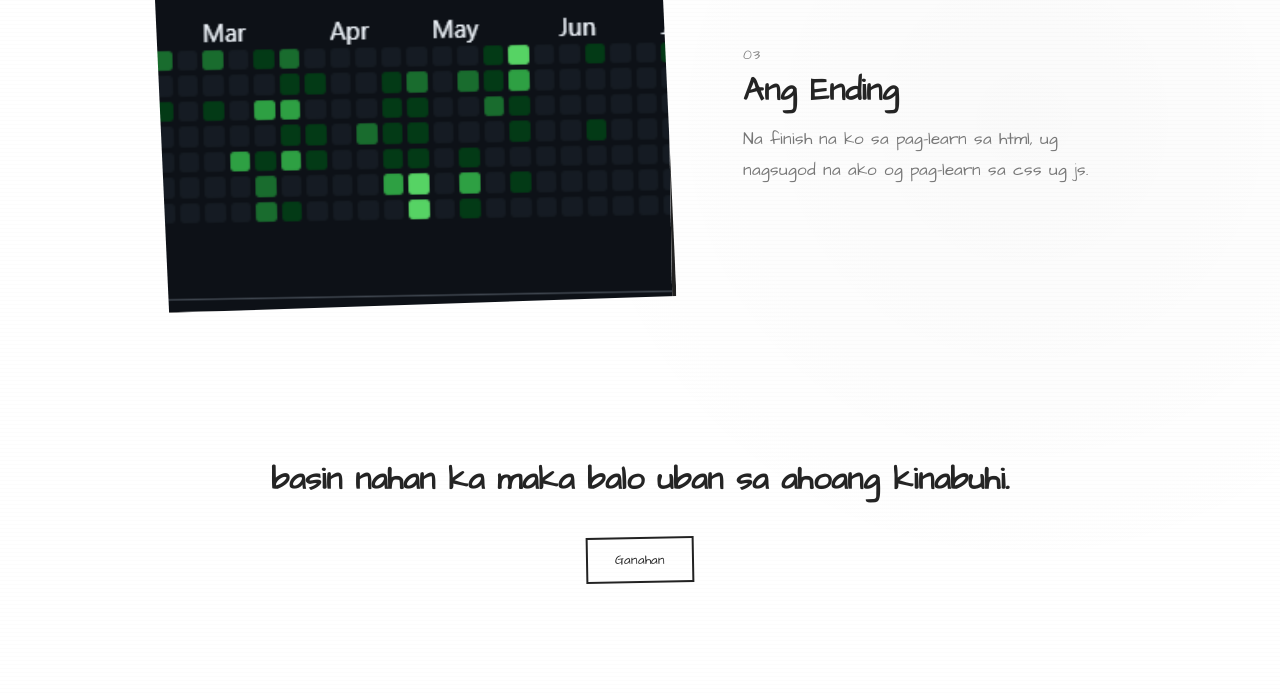
==== commit 3192709f: "Update story for Kriseats account" ====
--- a/story.html
+++ b/story.html
@@ -25,6 +25,7 @@
         <h1>Akoang Html Journey.</h1>
         <p class="story-tagline">Pair Extraordinaire</p>
         <p class="story-tagline">Kris-branch update</p>
+        <p class="story-tagline">Updated for Kriseats account</p>
         <div class="sketch-line"></div>
       </div>
     </section>
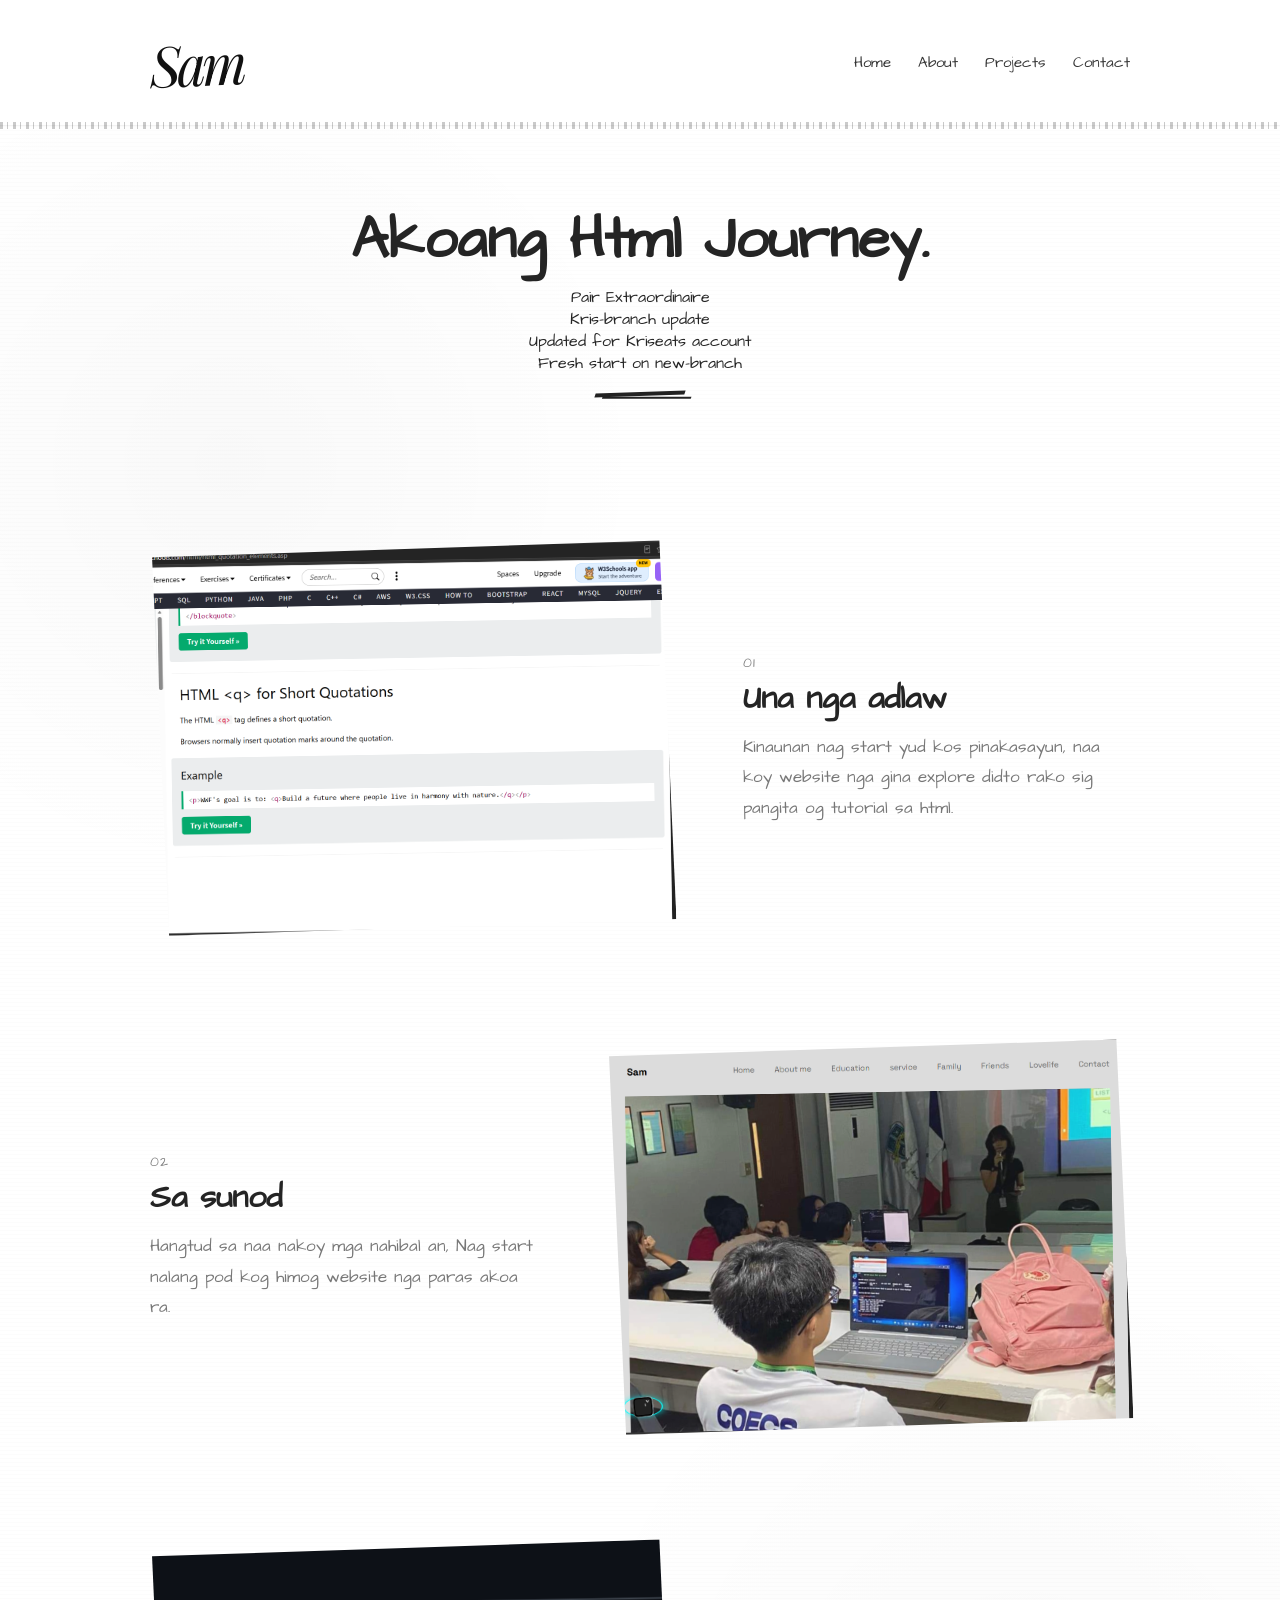
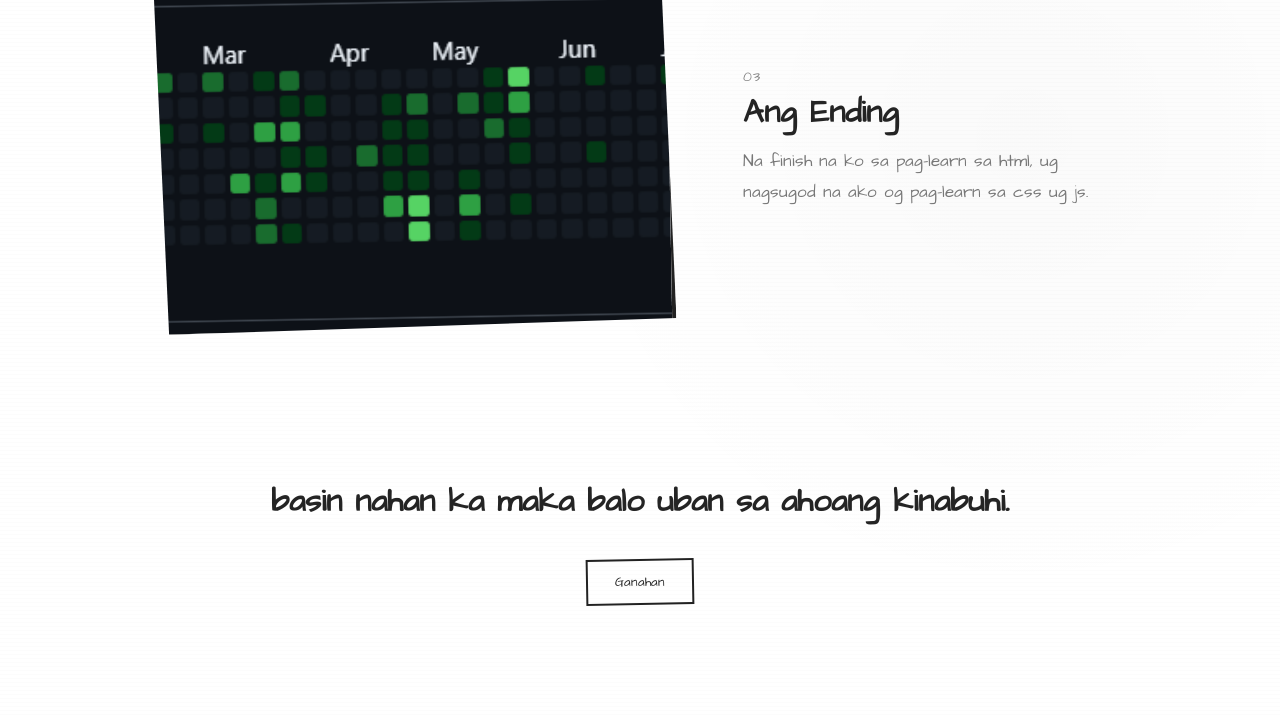
==== commit 2d7a3f97: "Add new branch story update Co-authored-by: Kristieeats <samd41905@gmail.com>" ====
--- a/story.html
+++ b/story.html
@@ -26,6 +26,7 @@
         <p class="story-tagline">Pair Extraordinaire</p>
         <p class="story-tagline">Kris-branch update</p>
         <p class="story-tagline">Updated for Kriseats account</p>
+        <p class="story-tagline">Fresh start on new-branch</p>
         <div class="sketch-line"></div>
       </div>
     </section>
